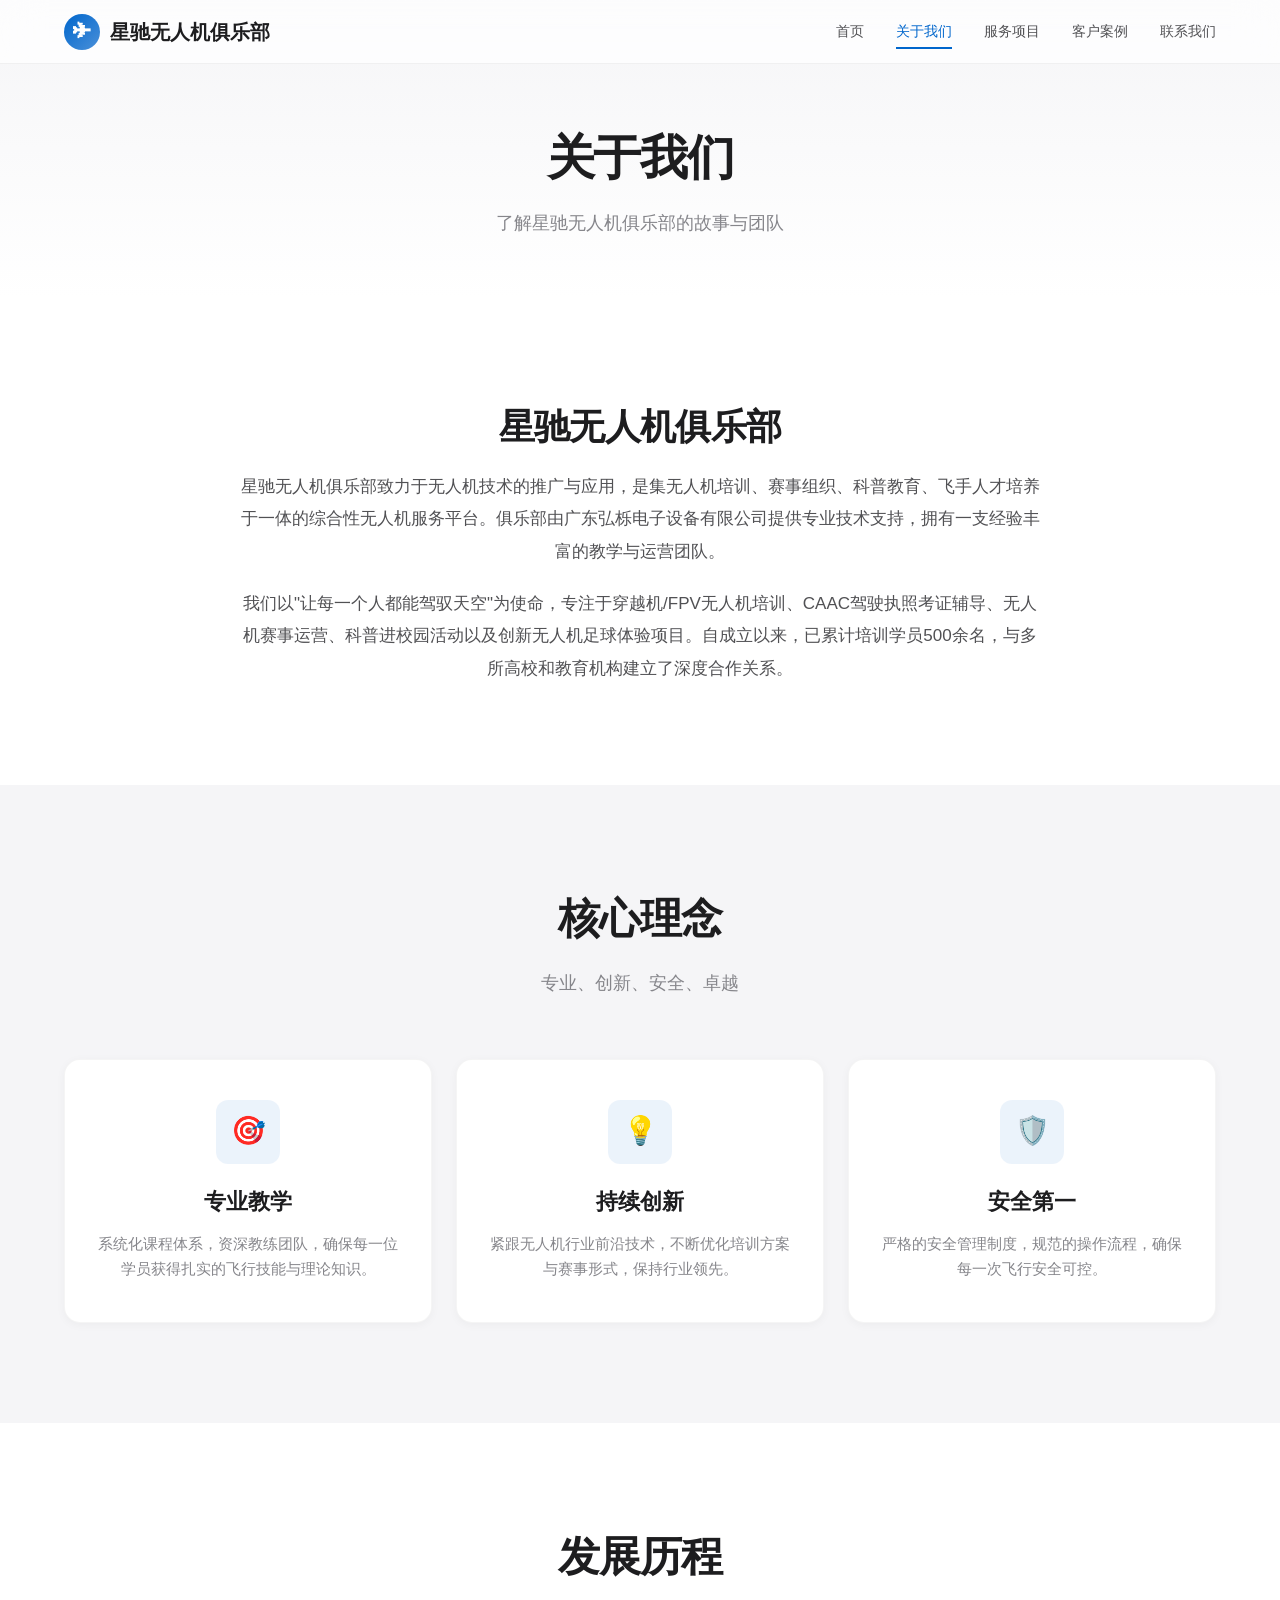
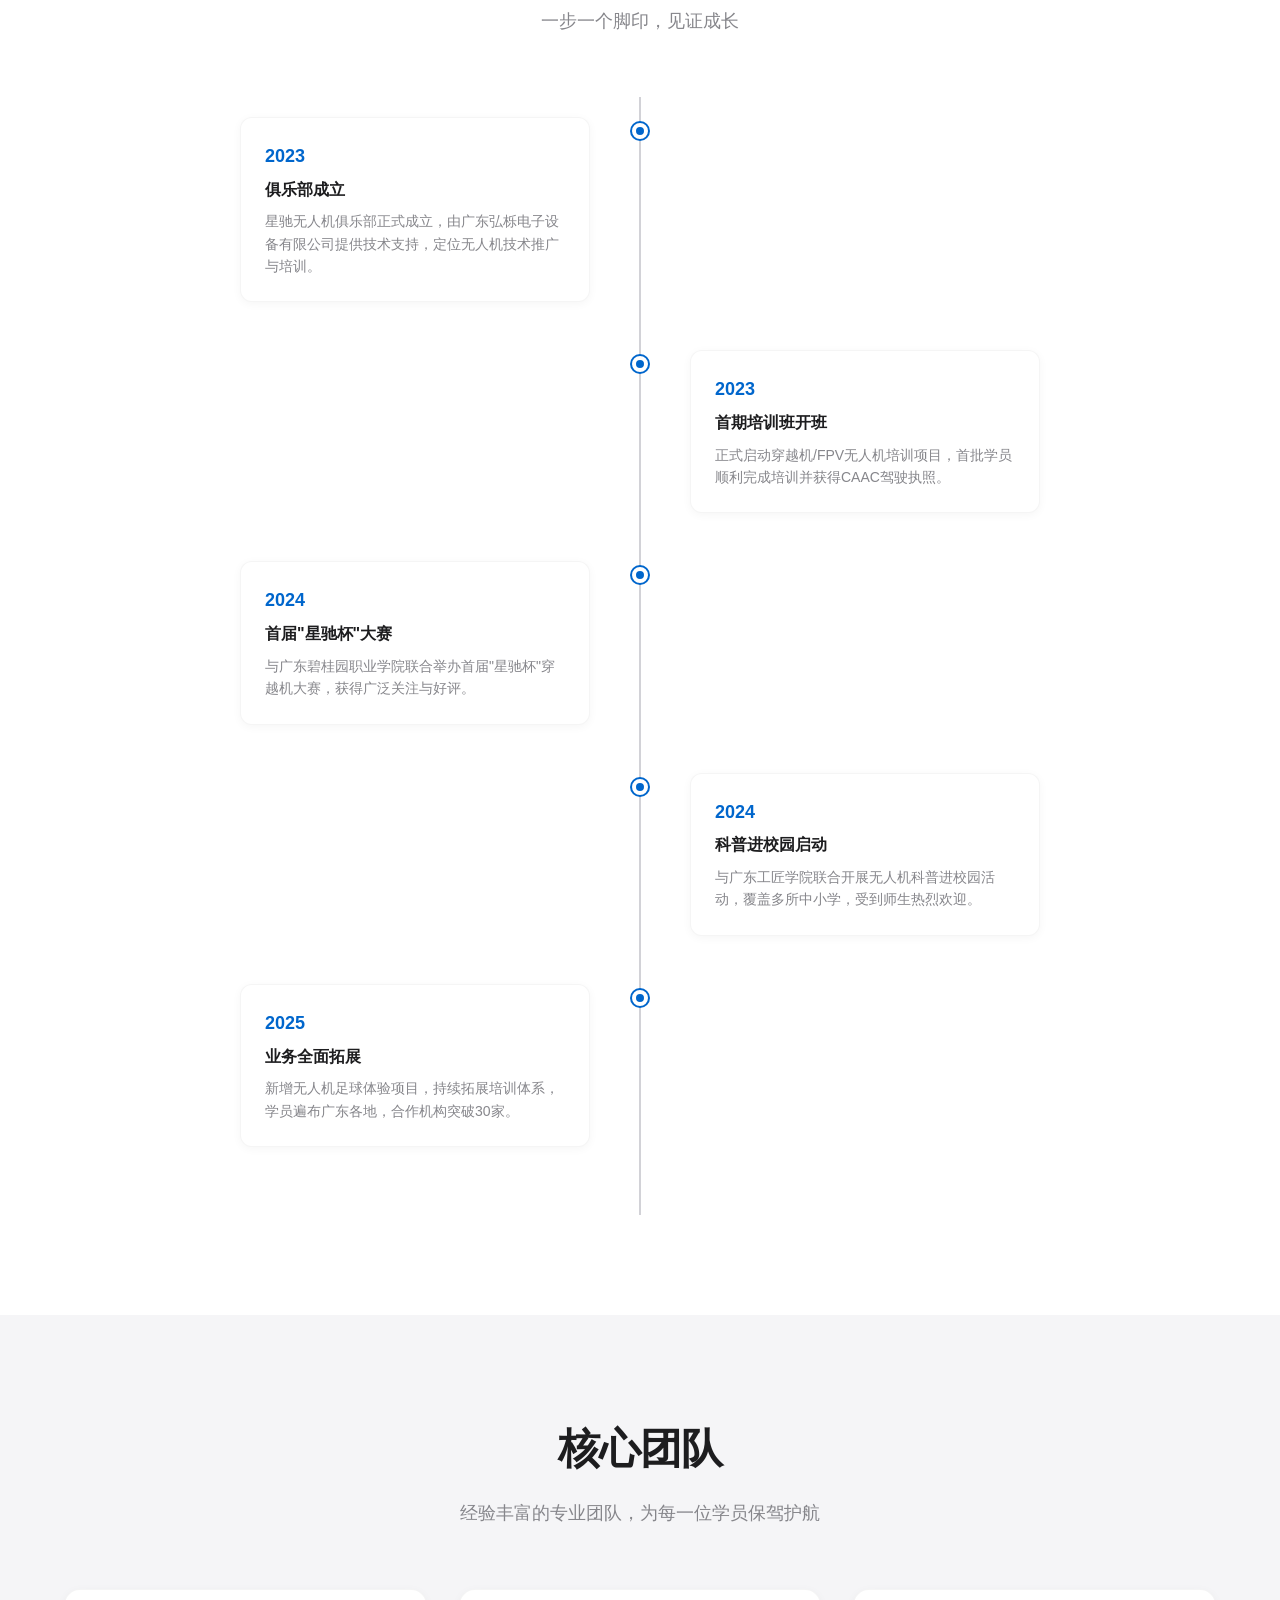
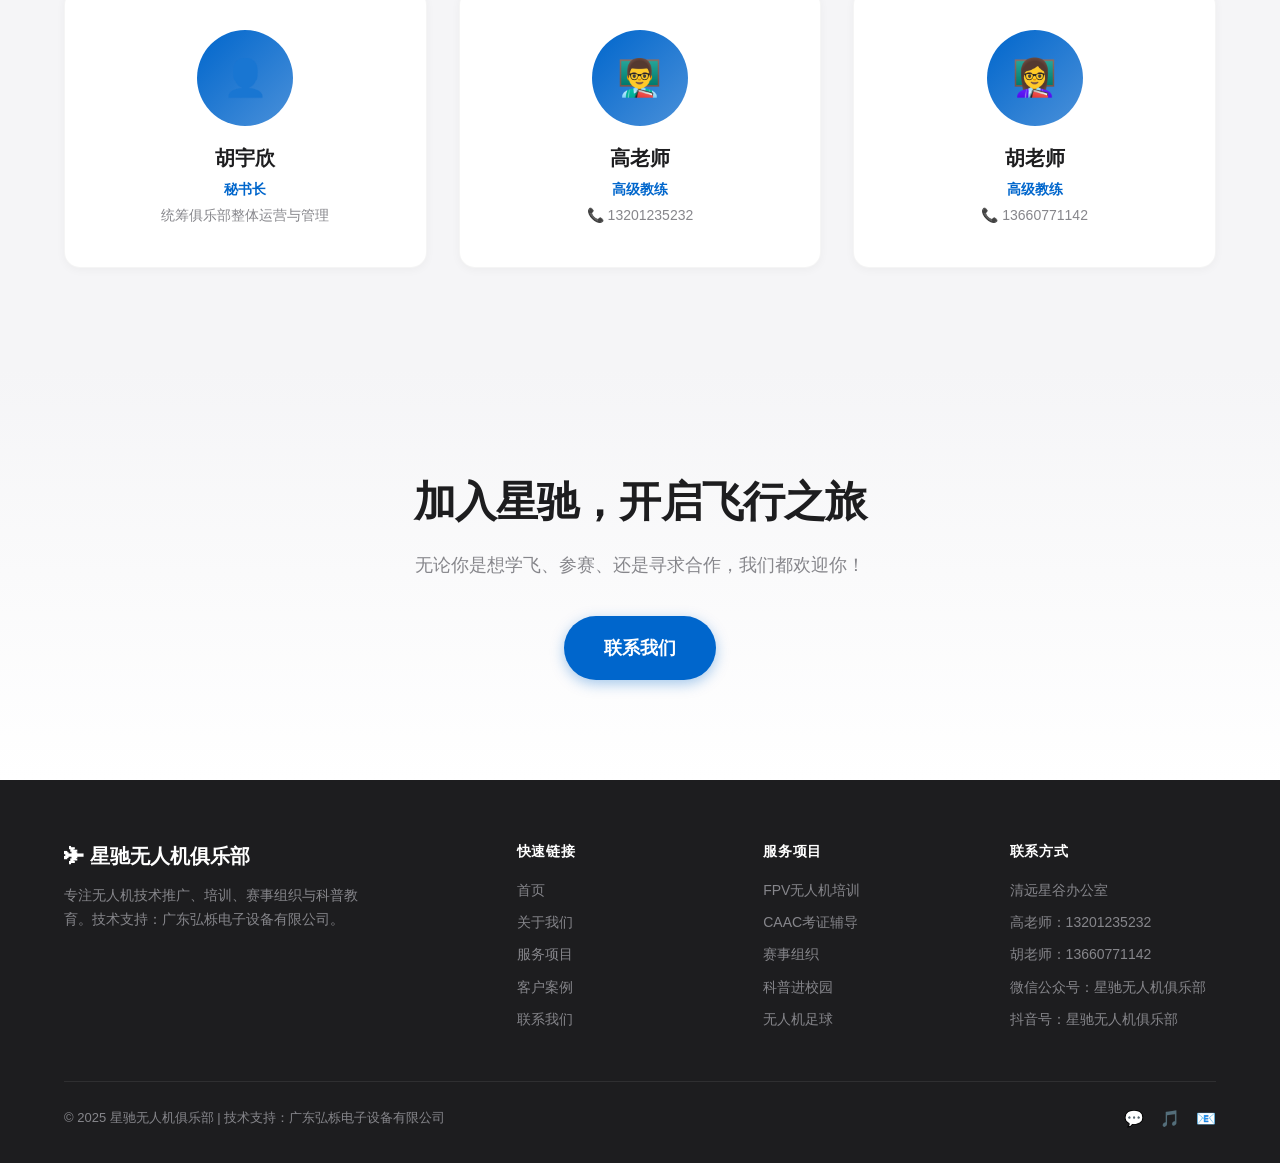
==== about.html @ 3ca0f883 "🎉 初始提交：星驰无人机俱乐部官网" ====
<!DOCTYPE html>
<html lang="zh-CN">
<head>
  <meta charset="UTF-8">
  <meta name="viewport" content="width=device-width, initial-scale=1.0">
  <title>关于我们 - 星驰无人机俱乐部</title>
  <meta name="description" content="了解星驰无人机俱乐部的发展历程、团队介绍与公司简介。">
  <link rel="stylesheet" href="css/style.css">
</head>
<body>

  <!-- ======== Navigation ======== -->
  <nav class="navbar">
    <div class="container">
      <a href="index.html" class="navbar-brand">
        <span class="logo-icon">✈</span>
        星驰无人机俱乐部
      </a>
      <div class="nav-links">
        <a href="index.html">首页</a>
        <a href="about.html" class="active">关于我们</a>
        <a href="services.html">服务项目</a>
        <a href="cases.html">客户案例</a>
        <a href="contact.html">联系我们</a>
      </div>
      <button class="nav-toggle" aria-label="菜单">
        <span></span>
        <span></span>
        <span></span>
      </button>
    </div>
  </nav>

  <!-- ======== Page Header ======== -->
  <section class="page-header">
    <h1>关于我们</h1>
    <p>了解星驰无人机俱乐部的故事与团队</p>
  </section>

  <!-- ======== About Intro ======== -->
  <section class="section">
    <div class="container">
      <div style="max-width: 800px; margin: 0 auto; text-align: center;">
        <h2 class="section-title fade-in" style="font-size: 36px;">星驰无人机俱乐部</h2>
        <p class="fade-in" style="font-size: 17px; color: #515154; line-height: 1.9; margin-bottom: 20px;">
          星驰无人机俱乐部致力于无人机技术的推广与应用，是集无人机培训、赛事组织、科普教育、飞手人才培养于一体的综合性无人机服务平台。俱乐部由广东弘栎电子设备有限公司提供专业技术支持，拥有一支经验丰富的教学与运营团队。
        </p>
        <p class="fade-in" style="font-size: 17px; color: #515154; line-height: 1.9;">
          我们以"让每一个人都能驾驭天空"为使命，专注于穿越机/FPV无人机培训、CAAC驾驶执照考证辅导、无人机赛事运营、科普进校园活动以及创新无人机足球体验项目。自成立以来，已累计培训学员500余名，与多所高校和教育机构建立了深度合作关系。
        </p>
      </div>
    </div>
  </section>

  <!-- ======== Mission / Values ======== -->
  <section class="section" style="background: var(--gray-100);">
    <div class="container">
      <h2 class="section-title fade-in">核心理念</h2>
      <p class="section-subtitle fade-in">专业、创新、安全、卓越</p>
      <div class="features-grid">
        <div class="feature-card fade-in">
          <div class="feature-icon">🎯</div>
          <h3>专业教学</h3>
          <p>系统化课程体系，资深教练团队，确保每一位学员获得扎实的飞行技能与理论知识。</p>
        </div>
        <div class="feature-card fade-in">
          <div class="feature-icon">💡</div>
          <h3>持续创新</h3>
          <p>紧跟无人机行业前沿技术，不断优化培训方案与赛事形式，保持行业领先。</p>
        </div>
        <div class="feature-card fade-in">
          <div class="feature-icon">🛡️</div>
          <h3>安全第一</h3>
          <p>严格的安全管理制度，规范的操作流程，确保每一次飞行安全可控。</p>
        </div>
      </div>
    </div>
  </section>

  <!-- ======== Development Timeline ======== -->
  <section class="section">
    <div class="container">
      <h2 class="section-title fade-in">发展历程</h2>
      <p class="section-subtitle fade-in">一步一个脚印，见证成长</p>
      <div class="timeline">
        <div class="timeline-item fade-in">
          <div class="timeline-dot"></div>
          <div class="timeline-content">
            <h4>2023</h4>
            <h5>俱乐部成立</h5>
            <p>星驰无人机俱乐部正式成立，由广东弘栎电子设备有限公司提供技术支持，定位无人机技术推广与培训。</p>
          </div>
        </div>
        <div class="timeline-item fade-in">
          <div class="timeline-dot"></div>
          <div class="timeline-content">
            <h4>2023</h4>
            <h5>首期培训班开班</h5>
            <p>正式启动穿越机/FPV无人机培训项目，首批学员顺利完成培训并获得CAAC驾驶执照。</p>
          </div>
        </div>
        <div class="timeline-item fade-in">
          <div class="timeline-dot"></div>
          <div class="timeline-content">
            <h4>2024</h4>
            <h5>首届"星驰杯"大赛</h5>
            <p>与广东碧桂园职业学院联合举办首届"星驰杯"穿越机大赛，获得广泛关注与好评。</p>
          </div>
        </div>
        <div class="timeline-item fade-in">
          <div class="timeline-dot"></div>
          <div class="timeline-content">
            <h4>2024</h4>
            <h5>科普进校园启动</h5>
            <p>与广东工匠学院联合开展无人机科普进校园活动，覆盖多所中小学，受到师生热烈欢迎。</p>
          </div>
        </div>
        <div class="timeline-item fade-in">
          <div class="timeline-dot"></div>
          <div class="timeline-content">
            <h4>2025</h4>
            <h5>业务全面拓展</h5>
            <p>新增无人机足球体验项目，持续拓展培训体系，学员遍布广东各地，合作机构突破30家。</p>
          </div>
        </div>
      </div>
    </div>
  </section>

  <!-- ======== Team Section ======== -->
  <section class="section" style="background: var(--gray-100);">
    <div class="container">
      <h2 class="section-title fade-in">核心团队</h2>
      <p class="section-subtitle fade-in">经验丰富的专业团队，为每一位学员保驾护航</p>
      <div class="team-grid">
        <div class="team-card fade-in">
          <div class="team-avatar">👤</div>
          <h4>胡宇欣</h4>
          <p class="role">秘书长</p>
          <p class="phone">统筹俱乐部整体运营与管理</p>
        </div>
        <div class="team-card fade-in">
          <div class="team-avatar">👨‍🏫</div>
          <h4>高老师</h4>
          <p class="role">高级教练</p>
          <p class="phone">📞 13201235232</p>
        </div>
        <div class="team-card fade-in">
          <div class="team-avatar">👩‍🏫</div>
          <h4>胡老师</h4>
          <p class="role">高级教练</p>
          <p class="phone">📞 13660771142</p>
        </div>
      </div>
    </div>
  </section>

  <!-- ======== CTA ======== -->
  <section class="cta-section">
    <div class="container">
      <h2 class="fade-in">加入星驰，开启飞行之旅</h2>
      <p class="fade-in">无论你是想学飞、参赛、还是寻求合作，我们都欢迎你！</p>
      <a href="contact.html" class="btn btn-primary btn-lg fade-in">联系我们</a>
    </div>
  </section>

  <!-- ======== Footer ======== -->
  <footer class="footer">
    <div class="container">
      <div class="footer-grid">
        <div class="footer-brand">
          <h3>✈ 星驰无人机俱乐部</h3>
          <p>专注无人机技术推广、培训、赛事组织与科普教育。技术支持：广东弘栎电子设备有限公司。</p>
        </div>
        <div class="footer-col">
          <h4>快速链接</h4>
          <a href="index.html">首页</a>
          <a href="about.html">关于我们</a>
          <a href="services.html">服务项目</a>
          <a href="cases.html">客户案例</a>
          <a href="contact.html">联系我们</a>
        </div>
        <div class="footer-col">
          <h4>服务项目</h4>
          <a href="services.html">FPV无人机培训</a>
          <a href="services.html">CAAC考证辅导</a>
          <a href="services.html">赛事组织</a>
          <a href="services.html">科普进校园</a>
          <a href="services.html">无人机足球</a>
        </div>
        <div class="footer-col">
          <h4>联系方式</h4>
          <a href="contact.html">清远星谷办公室</a>
          <a href="contact.html">高老师：13201235232</a>
          <a href="contact.html">胡老师：13660771142</a>
          <a href="contact.html">微信公众号：星驰无人机俱乐部</a>
          <a href="contact.html">抖音号：星驰无人机俱乐部</a>
        </div>
      </div>
      <div class="footer-bottom">
        <p>© 2025 星驰无人机俱乐部 | 技术支持：广东弘栎电子设备有限公司</p>
        <div class="footer-social">
          <a href="#" title="微信公众号">💬</a>
          <a href="#" title="抖音">🎵</a>
          <a href="#" title="邮箱">📧</a>
        </div>
      </div>
    </div>
  </footer>

  <script src="js/main.js"></script>
</body>
</html>
---- css/style.css ----
/* ========================================
   星驰无人机俱乐部 - 主样式表
   科技蓝 #0066CC | Apple 极简风
   ======================================== */

/* --- CSS Variables --- */
:root {
  --primary: #0066CC;
  --primary-light: #4A90D9;
  --primary-dark: #004C99;
  --primary-gradient: linear-gradient(135deg, #0066CC, #4A90D9);
  --black: #1D1D1F;
  --gray-900: #2D2D2F;
  --gray-700: #515154;
  --gray-500: #86868B;
  --gray-300: #D2D2D7;
  --gray-100: #F5F5F7;
  --white: #FFFFFF;
  --glass-bg: rgba(255, 255, 255, 0.72);
  --glass-border: rgba(255, 255, 255, 0.4);
  --shadow-sm: 0 2px 10px rgba(0, 0, 0, 0.04);
  --shadow-md: 0 8px 30px rgba(0, 0, 0, 0.08);
  --shadow-lg: 0 20px 60px rgba(0, 0, 0, 0.12);
  --radius-sm: 12px;
  --radius-md: 16px;
  --radius-lg: 24px;
  --radius-xl: 32px;
  --font-sans: -apple-system, BlinkMacSystemFont, 'SF Pro Display', 'SF Pro Text',
    'Helvetica Neue', 'PingFang SC', 'Microsoft YaHei', sans-serif;
  --max-width: 1200px;
  --nav-height: 64px;
  --transition: all 0.4s cubic-bezier(0.25, 0.46, 0.45, 0.94);
}

/* --- Reset & Base --- */
*,
*::before,
*::after {
  margin: 0;
  padding: 0;
  box-sizing: border-box;
}

html {
  scroll-behavior: smooth;
  -webkit-font-smoothing: antialiased;
  -moz-osx-font-smoothing: grayscale;
}

body {
  font-family: var(--font-sans);
  font-size: 16px;
  line-height: 1.6;
  color: var(--black);
  background: var(--white);
  overflow-x: hidden;
}

a {
  text-decoration: none;
  color: inherit;
  transition: var(--transition);
}

img {
  max-width: 100%;
  height: auto;
  display: block;
}

ul {
  list-style: none;
}

.container {
  max-width: var(--max-width);
  margin: 0 auto;
  padding: 0 24px;
}

.section {
  padding: 100px 0;
}

.section-title {
  font-size: 42px;
  font-weight: 700;
  text-align: center;
  margin-bottom: 16px;
  color: var(--black);
  letter-spacing: -0.02em;
}

.section-subtitle {
  font-size: 18px;
  text-align: center;
  color: var(--gray-500);
  max-width: 600px;
  margin: 0 auto 60px;
  line-height: 1.7;
}

/* --- Buttons --- */
.btn {
  display: inline-flex;
  align-items: center;
  justify-content: center;
  gap: 8px;
  padding: 14px 32px;
  border-radius: 50px;
  font-size: 16px;
  font-weight: 600;
  border: none;
  cursor: pointer;
  transition: var(--transition);
  font-family: var(--font-sans);
  letter-spacing: 0.01em;
}

.btn-primary {
  background: var(--primary);
  color: var(--white);
  box-shadow: 0 4px 14px rgba(0, 102, 204, 0.35);
}

.btn-primary:hover {
  background: var(--primary-dark);
  box-shadow: 0 6px 20px rgba(0, 102, 204, 0.45);
  transform: translateY(-2px);
}

.btn-outline {
  background: transparent;
  color: var(--primary);
  border: 2px solid var(--primary);
}

.btn-outline:hover {
  background: var(--primary);
  color: var(--white);
  transform: translateY(-2px);
}

.btn-white {
  background: var(--white);
  color: var(--primary);
}

.btn-white:hover {
  background: var(--gray-100);
  transform: translateY(-2px);
}

.btn-lg {
  padding: 18px 40px;
  font-size: 18px;
}

/* --- Navigation --- */
.navbar {
  position: fixed;
  top: 0;
  left: 0;
  right: 0;
  z-index: 1000;
  height: var(--nav-height);
  backdrop-filter: saturate(180%) blur(20px);
  -webkit-backdrop-filter: saturate(180%) blur(20px);
  background: var(--glass-bg);
  border-bottom: 1px solid rgba(0, 0, 0, 0.05);
  transition: var(--transition);
}

.navbar .container {
  display: flex;
  align-items: center;
  justify-content: space-between;
  height: 100%;
}

.navbar-brand {
  display: flex;
  align-items: center;
  gap: 10px;
  font-size: 20px;
  font-weight: 700;
  color: var(--black);
}

.navbar-brand .logo-icon {
  width: 36px;
  height: 36px;
  background: var(--primary-gradient);
  border-radius: 50%;
  display: flex;
  align-items: center;
  justify-content: center;
  color: var(--white);
  font-size: 18px;
}

.nav-links {
  display: flex;
  align-items: center;
  gap: 32px;
}

.nav-links a {
  font-size: 14px;
  font-weight: 500;
  color: var(--gray-700);
  position: relative;
  padding: 4px 0;
}

.nav-links a::after {
  content: '';
  position: absolute;
  bottom: -2px;
  left: 0;
  width: 0;
  height: 2px;
  background: var(--primary);
  transition: var(--transition);
}

.nav-links a:hover,
.nav-links a.active {
  color: var(--primary);
}

.nav-links a:hover::after,
.nav-links a.active::after {
  width: 100%;
}

/* Mobile menu toggle */
.nav-toggle {
  display: none;
  flex-direction: column;
  gap: 5px;
  background: none;
  border: none;
  cursor: pointer;
  padding: 4px;
}

.nav-toggle span {
  display: block;
  width: 24px;
  height: 2px;
  background: var(--black);
  border-radius: 2px;
  transition: var(--transition);
}

.nav-toggle.active span:nth-child(1) {
  transform: rotate(45deg) translate(5px, 5px);
}

.nav-toggle.active span:nth-child(2) {
  opacity: 0;
}

.nav-toggle.active span:nth-child(3) {
  transform: rotate(-45deg) translate(5px, -5px);
}

/* --- Hero Section --- */
.hero {
  min-height: 100vh;
  display: flex;
  align-items: center;
  justify-content: center;
  text-align: center;
  padding: 120px 24px 80px;
  background: linear-gradient(180deg, var(--gray-100) 0%, var(--white) 100%);
  position: relative;
  overflow: hidden;
}

.hero::before {
  content: '';
  position: absolute;
  top: -50%;
  left: -50%;
  width: 200%;
  height: 200%;
  background: radial-gradient(
    ellipse at 50% 40%,
    rgba(0, 102, 204, 0.06) 0%,
    transparent 60%
  );
  pointer-events: none;
}

.hero-content {
  max-width: 800px;
  position: relative;
  z-index: 1;
}

.hero-badge {
  display: inline-flex;
  align-items: center;
  gap: 8px;
  padding: 8px 20px;
  background: rgba(0, 102, 204, 0.08);
  border-radius: 50px;
  font-size: 14px;
  font-weight: 500;
  color: var(--primary);
  margin-bottom: 24px;
}

.hero h1 {
  font-size: 56px;
  font-weight: 800;
  line-height: 1.1;
  margin-bottom: 20px;
  letter-spacing: -0.03em;
  background: var(--primary-gradient);
  -webkit-background-clip: text;
  -webkit-text-fill-color: transparent;
  background-clip: text;
}

.hero p {
  font-size: 22px;
  color: var(--gray-500);
  max-width: 600px;
  margin: 0 auto 40px;
  line-height: 1.7;
}

.hero-buttons {
  display: flex;
  gap: 16px;
  justify-content: center;
  flex-wrap: wrap;
}

/* Hero drone animation */
.hero-drone {
  width: 80px;
  height: 80px;
  margin: 0 auto 32px;
  position: relative;
  animation: float 3s ease-in-out infinite;
}

@keyframes float {
  0%, 100% { transform: translateY(0); }
  50% { transform: translateY(-12px); }
}

/* --- Stats Section --- */
.stats {
  background: var(--primary);
  padding: 60px 0;
}

.stats-grid {
  display: grid;
  grid-template-columns: repeat(4, 1fr);
  gap: 32px;
  text-align: center;
}

.stat-item h3 {
  font-size: 44px;
  font-weight: 800;
  color: var(--white);
  margin-bottom: 8px;
  letter-spacing: -0.02em;
}

.stat-item p {
  font-size: 15px;
  color: rgba(255, 255, 255, 0.8);
  font-weight: 400;
}

/* --- Features / Cards Grid --- */
.features-grid {
  display: grid;
  grid-template-columns: repeat(3, 1fr);
  gap: 24px;
}

.feature-card {
  background: var(--white);
  border-radius: var(--radius-md);
  padding: 40px 32px;
  box-shadow: var(--shadow-sm);
  border: 1px solid rgba(0, 0, 0, 0.04);
  transition: var(--transition);
  text-align: center;
}

.feature-card:hover {
  box-shadow: var(--shadow-md);
  transform: translateY(-6px);
}

.feature-icon {
  width: 64px;
  height: 64px;
  background: rgba(0, 102, 204, 0.08);
  border-radius: var(--radius-sm);
  display: flex;
  align-items: center;
  justify-content: center;
  font-size: 28px;
  margin: 0 auto 20px;
  transition: var(--transition);
}

.feature-card:hover .feature-icon {
  background: var(--primary);
  color: var(--white);
}

.feature-card h3 {
  font-size: 22px;
  font-weight: 700;
  margin-bottom: 12px;
  color: var(--black);
}

.feature-card p {
  font-size: 15px;
  color: var(--gray-500);
  line-height: 1.7;
}

/* --- Cases Section --- */
.cases-section {
  background: var(--gray-100);
}

.cases-grid {
  display: grid;
  grid-template-columns: repeat(2, 1fr);
  gap: 32px;
}

.case-card {
  background: var(--white);
  border-radius: var(--radius-lg);
  overflow: hidden;
  box-shadow: var(--shadow-sm);
  transition: var(--transition);
}

.case-card:hover {
  box-shadow: var(--shadow-md);
  transform: translateY(-4px);
}

.case-image {
  height: 220px;
  background: var(--primary-gradient);
  display: flex;
  align-items: center;
  justify-content: center;
  font-size: 56px;
  color: rgba(255, 255, 255, 0.3);
  position: relative;
  overflow: hidden;
}

.case-image::after {
  content: '';
  position: absolute;
  inset: 0;
  background: linear-gradient(180deg, transparent 50%, rgba(0, 0, 0, 0.2) 100%);
}

.case-body {
  padding: 32px;
}

.case-tag {
  display: inline-block;
  padding: 4px 14px;
  background: rgba(0, 102, 204, 0.08);
  color: var(--primary);
  font-size: 13px;
  font-weight: 600;
  border-radius: 50px;
  margin-bottom: 12px;
}

.case-body h3 {
  font-size: 22px;
  font-weight: 700;
  margin-bottom: 12px;
}

.case-body p {
  font-size: 15px;
  color: var(--gray-500);
  line-height: 1.7;
  margin-bottom: 16px;
}

.case-link {
  color: var(--primary);
  font-weight: 600;
  font-size: 15px;
  display: inline-flex;
  align-items: center;
  gap: 6px;
}

.case-link:hover {
  gap: 10px;
}

/* --- CTA Section --- */
.cta-section {
  text-align: center;
  padding: 100px 24px;
  background: linear-gradient(180deg, var(--gray-100) 0%, var(--white) 100%);
}

.cta-section h2 {
  font-size: 42px;
  font-weight: 700;
  margin-bottom: 16px;
  letter-spacing: -0.02em;
}

.cta-section p {
  font-size: 18px;
  color: var(--gray-500);
  max-width: 500px;
  margin: 0 auto 36px;
}

/* --- Timeline (About page) --- */
.timeline {
  position: relative;
  max-width: 800px;
  margin: 0 auto;
  padding: 20px 0;
}

.timeline::before {
  content: '';
  position: absolute;
  left: 50%;
  transform: translateX(-50%);
  top: 0;
  bottom: 0;
  width: 2px;
  background: var(--gray-300);
}

.timeline-item {
  display: flex;
  align-items: flex-start;
  gap: 40px;
  margin-bottom: 48px;
  position: relative;
}

.timeline-item:nth-child(odd) {
  flex-direction: row;
}

.timeline-item:nth-child(even) {
  flex-direction: row-reverse;
}

.timeline-dot {
  position: absolute;
  left: 50%;
  transform: translateX(-50%);
  width: 16px;
  height: 16px;
  background: var(--primary);
  border-radius: 50%;
  border: 4px solid var(--white);
  box-shadow: 0 0 0 2px var(--primary);
  z-index: 2;
  top: 6px;
}

.timeline-content {
  width: calc(50% - 50px);
  background: var(--white);
  padding: 24px;
  border-radius: var(--radius-sm);
  box-shadow: var(--shadow-sm);
  border: 1px solid rgba(0, 0, 0, 0.04);
}

.timeline-content h4 {
  font-size: 18px;
  font-weight: 700;
  color: var(--primary);
  margin-bottom: 6px;
}

.timeline-content h5 {
  font-size: 16px;
  font-weight: 600;
  margin-bottom: 8px;
}

.timeline-content p {
  font-size: 14px;
  color: var(--gray-500);
}

/* --- Team Section --- */
.team-grid {
  display: grid;
  grid-template-columns: repeat(3, 1fr);
  gap: 32px;
}

.team-card {
  text-align: center;
  padding: 40px 24px;
  background: var(--white);
  border-radius: var(--radius-md);
  box-shadow: var(--shadow-sm);
  border: 1px solid rgba(0, 0, 0, 0.04);
  transition: var(--transition);
}

.team-card:hover {
  box-shadow: var(--shadow-md);
  transform: translateY(-4px);
}

.team-avatar {
  width: 96px;
  height: 96px;
  border-radius: 50%;
  background: var(--primary-gradient);
  display: flex;
  align-items: center;
  justify-content: center;
  font-size: 36px;
  color: var(--white);
  margin: 0 auto 16px;
}

.team-card h4 {
  font-size: 20px;
  font-weight: 700;
  margin-bottom: 4px;
}

.team-card .role {
  font-size: 14px;
  color: var(--primary);
  font-weight: 600;
  margin-bottom: 4px;
}

.team-card .phone {
  font-size: 14px;
  color: var(--gray-500);
}

/* --- Services Page --- */
.services-showcase {
  display: grid;
  grid-template-columns: repeat(2, 1fr);
  gap: 32px;
}

.service-card {
  background: var(--white);
  border-radius: var(--radius-lg);
  padding: 48px 36px;
  box-shadow: var(--shadow-sm);
  border: 1px solid rgba(0, 0, 0, 0.04);
  transition: var(--transition);
  position: relative;
  overflow: hidden;
}

.service-card::before {
  content: '';
  position: absolute;
  top: 0;
  left: 0;
  right: 0;
  height: 4px;
  background: var(--primary-gradient);
  opacity: 0;
  transition: var(--transition);
}

.service-card:hover::before {
  opacity: 1;
}

.service-card:hover {
  box-shadow: var(--shadow-md);
  transform: translateY(-4px);
}

.service-icon {
  width: 56px;
  height: 56px;
  background: rgba(0, 102, 204, 0.08);
  border-radius: var(--radius-sm);
  display: flex;
  align-items: center;
  justify-content: center;
  font-size: 24px;
  margin-bottom: 20px;
}

.service-card h3 {
  font-size: 24px;
  font-weight: 700;
  margin-bottom: 12px;
}

.service-card p {
  font-size: 15px;
  color: var(--gray-500);
  line-height: 1.7;
  margin-bottom: 16px;
}

.service-features {
  display: flex;
  flex-wrap: wrap;
  gap: 8px;
}

.service-features span {
  padding: 6px 14px;
  background: var(--gray-100);
  border-radius: 50px;
  font-size: 13px;
  color: var(--gray-700);
}

/* --- Contact Page --- */
.contact-grid {
  display: grid;
  grid-template-columns: 1fr 1.2fr;
  gap: 60px;
  align-items: start;
}

.contact-info h3 {
  font-size: 24px;
  font-weight: 700;
  margin-bottom: 24px;
}

.contact-item {
  display: flex;
  gap: 16px;
  margin-bottom: 24px;
}

.contact-item-icon {
  flex-shrink: 0;
  width: 44px;
  height: 44px;
  background: rgba(0, 102, 204, 0.08);
  border-radius: 50%;
  display: flex;
  align-items: center;
  justify-content: center;
  font-size: 18px;
}

.contact-item-text h4 {
  font-size: 15px;
  font-weight: 600;
  margin-bottom: 4px;
}

.contact-item-text p {
  font-size: 14px;
  color: var(--gray-500);
  line-height: 1.6;
}

/* Social links */
.social-links {
  display: flex;
  gap: 12px;
  margin-top: 32px;
}

.social-link {
  width: 48px;
  height: 48px;
  background: var(--gray-100);
  border-radius: 50%;
  display: flex;
  align-items: center;
  justify-content: center;
  font-size: 20px;
  color: var(--gray-700);
  transition: var(--transition);
}

.social-link:hover {
  background: var(--primary);
  color: var(--white);
  transform: translateY(-2px);
}

/* Contact Form */
.contact-form {
  background: var(--white);
  padding: 40px;
  border-radius: var(--radius-lg);
  box-shadow: var(--shadow-md);
  border: 1px solid rgba(0, 0, 0, 0.06);
}

.contact-form h3 {
  font-size: 22px;
  font-weight: 700;
  margin-bottom: 24px;
}

.form-group {
  margin-bottom: 20px;
}

.form-group label {
  display: block;
  font-size: 14px;
  font-weight: 600;
  color: var(--gray-700);
  margin-bottom: 6px;
}

.form-group input,
.form-group textarea {
  width: 100%;
  padding: 14px 18px;
  border: 2px solid var(--gray-300);
  border-radius: var(--radius-sm);
  font-size: 15px;
  font-family: var(--font-sans);
  transition: var(--transition);
  background: var(--gray-100);
  outline: none;
}

.form-group input:focus,
.form-group textarea:focus {
  border-color: var(--primary);
  background: var(--white);
  box-shadow: 0 0 0 4px rgba(0, 102, 204, 0.1);
}

.form-group textarea {
  resize: vertical;
  min-height: 140px;
}

.form-submit {
  width: 100%;
  padding: 16px;
  font-size: 16px;
}

/* --- Footer --- */
.footer {
  background: var(--black);
  color: var(--gray-500);
  padding: 60px 0 32px;
}

.footer-grid {
  display: grid;
  grid-template-columns: 2fr 1fr 1fr 1fr;
  gap: 40px;
  margin-bottom: 40px;
}

.footer-brand h3 {
  font-size: 20px;
  font-weight: 700;
  color: var(--white);
  margin-bottom: 12px;
}

.footer-brand p {
  font-size: 14px;
  line-height: 1.7;
  max-width: 300px;
}

.footer-col h4 {
  font-size: 14px;
  font-weight: 700;
  color: var(--white);
  margin-bottom: 16px;
  text-transform: uppercase;
  letter-spacing: 0.05em;
}

.footer-col a {
  display: block;
  font-size: 14px;
  color: var(--gray-500);
  margin-bottom: 10px;
}

.footer-col a:hover {
  color: var(--white);
}

.footer-bottom {
  border-top: 1px solid rgba(255, 255, 255, 0.08);
  padding-top: 24px;
  display: flex;
  justify-content: space-between;
  align-items: center;
  flex-wrap: wrap;
  gap: 16px;
}

.footer-bottom p {
  font-size: 13px;
}

.footer-social {
  display: flex;
  gap: 16px;
}

.footer-social a {
  color: var(--gray-500);
  font-size: 16px;
}

.footer-social a:hover {
  color: var(--white);
}

/* --- Page Header (subpages) --- */
.page-header {
  padding: 120px 24px 60px;
  text-align: center;
  background: linear-gradient(180deg, var(--gray-100) 0%, var(--white) 100%);
}

.page-header h1 {
  font-size: 48px;
  font-weight: 800;
  margin-bottom: 12px;
  letter-spacing: -0.03em;
}

.page-header p {
  font-size: 18px;
  color: var(--gray-500);
  max-width: 500px;
  margin: 0 auto;
}

/* --- Animations --- */
.fade-in {
  opacity: 0;
  transform: translateY(30px);
  transition: opacity 0.8s ease, transform 0.8s ease;
}

.fade-in.visible {
  opacity: 1;
  transform: translateY(0);
}

/* ========================================
   Responsive Design
   ======================================== */

@media (max-width: 1024px) {
  .features-grid {
    grid-template-columns: repeat(2, 1fr);
  }
  .services-showcase {
    grid-template-columns: 1fr;
  }
  .footer-grid {
    grid-template-columns: 1fr 1fr;
  }
}

@media (max-width: 768px) {
  .section {
    padding: 64px 0;
  }
  .section-title {
    font-size: 32px;
  }
  .section-subtitle {
    font-size: 16px;
    margin-bottom: 40px;
  }

  .hero h1 {
    font-size: 36px;
  }
  .hero p {
    font-size: 18px;
  }
  .hero-buttons {
    flex-direction: column;
    align-items: center;
  }

  .stats-grid {
    grid-template-columns: repeat(2, 1fr);
    gap: 24px;
  }
  .stat-item h3 {
    font-size: 32px;
  }

  .features-grid {
    grid-template-columns: 1fr;
  }

  .cases-grid {
    grid-template-columns: 1fr;
  }

  .cta-section h2 {
    font-size: 32px;
  }

  /* Navigation */
  .nav-links {
    position: fixed;
    top: var(--nav-height);
    left: 0;
    right: 0;
    background: var(--glass-bg);
    backdrop-filter: saturate(180%) blur(20px);
    -webkit-backdrop-filter: saturate(180%) blur(20px);
    flex-direction: column;
    padding: 24px;
    gap: 20px;
    border-bottom: 1px solid rgba(0, 0, 0, 0.05);
    transform: translateY(-120%);
    opacity: 0;
    transition: var(--transition);
    pointer-events: none;
  }

  .nav-links.open {
    transform: translateY(0);
    opacity: 1;
    pointer-events: all;
  }

  .nav-links a {
    font-size: 18px;
    padding: 8px 0;
  }

  .nav-toggle {
    display: flex;
  }

  /* Timeline */
  .timeline::before {
    left: 24px;
  }
  .timeline-item,
  .timeline-item:nth-child(even) {
    flex-direction: row;
    padding-left: 56px;
  }
  .timeline-dot {
    left: 24px;
  }
  .timeline-content {
    width: 100%;
  }

  .team-grid {
    grid-template-columns: 1fr;
  }

  .page-header h1 {
    font-size: 34px;
  }

  .contact-grid {
    grid-template-columns: 1fr;
    gap: 40px;
  }

  .contact-form {
    padding: 28px;
  }

  .footer-grid {
    grid-template-columns: 1fr;
    gap: 24px;
  }
  .footer-bottom {
    flex-direction: column;
    text-align: center;
  }
}

/* --- Contact Page Additional Styles --- */
.contact-section {
  background: var(--gray-100);
}

.contact-info h2 {
  font-size: 32px;
  font-weight: 700;
  margin-bottom: 8px;
  letter-spacing: -0.02em;
}

.contact-subtitle {
  font-size: 16px;
  color: var(--gray-500);
  margin-bottom: 40px;
}

.contact-items {
  display: flex;
  flex-direction: column;
  gap: 0;
}

.contact-item {
  display: flex;
  gap: 18px;
  padding: 20px 0;
  border-bottom: 1px solid var(--gray-300);
}

.contact-item:last-child {
  border-bottom: none;
}

.contact-icon {
  flex-shrink: 0;
  width: 48px;
  height: 48px;
  background: rgba(0, 102, 204, 0.08);
  border-radius: 50%;
  display: flex;
  align-items: center;
  justify-content: center;
  font-size: 20px;
}

.contact-item h4 {
  font-size: 16px;
  font-weight: 600;
  margin-bottom: 4px;
  color: var(--black);
}

.contact-item p {
  font-size: 15px;
  color: var(--gray-500);
  line-height: 1.7;
}

.contact-item a {
  color: var(--primary);
  font-weight: 500;
}

.contact-item a:hover {
  color: var(--primary-dark);
}

.contact-note {
  font-size: 13px;
  color: var(--gray-500);
}

/* Contact Form Wrapper */
.contact-form-wrapper {
  background: var(--white);
  border-radius: var(--radius-lg);
  padding: 48px;
  box-shadow: var(--shadow-md);
  border: 1px solid rgba(0, 0, 0, 0.06);
}

.contact-form-wrapper h2 {
  font-size: 28px;
  font-weight: 700;
  margin-bottom: 8px;
}

.contact-form-wrapper .contact-subtitle {
  margin-bottom: 32px;
}

.contact-form {
  width: 100%;
}

.btn-block {
  width: 100%;
}

/* --- Cases Detail Page --- */
.cases-detail-grid {
  display: grid;
  grid-template-columns: 1fr 1fr;
  gap: 40px;
}

.case-detail-card {
  background: var(--white);
  border-radius: var(--radius-lg);
  overflow: hidden;
  box-shadow: var(--shadow-sm);
  border: 1px solid rgba(0, 0, 0, 0.04);
}

.case-detail-image {
  height: 240px;
  background: var(--primary-gradient);
  display: flex;
  align-items: center;
  justify-content: center;
  font-size: 64px;
}

.case-detail-body {
  padding: 32px;
}

.case-detail-body h3 {
  font-size: 22px;
  font-weight: 700;
  margin-bottom: 16px;
}

.case-detail-body ul {
  list-style: disc;
  padding-left: 20px;
  margin-bottom: 12px;
}

.case-detail-body ul li {
  font-size: 15px;
  color: var(--gray-700);
  line-height: 1.7;
  margin-bottom: 6px;
}

.case-meta {
  display: flex;
  flex-wrap: wrap;
  gap: 8px;
  margin-bottom: 16px;
}

.case-meta span {
  padding: 4px 14px;
  background: rgba(0, 102, 204, 0.08);
  color: var(--primary);
  font-size: 13px;
  font-weight: 600;
  border-radius: 50px;
}

@media (max-width: 768px) {
  .contact-form-wrapper {
    padding: 28px;
  }
  .contact-form-wrapper h2 {
    font-size: 24px;
  }
  .cases-detail-grid {
    grid-template-columns: 1fr;
  }
}

@media (max-width: 480px) {
  .container {
    padding: 0 16px;
  }
  .hero h1 {
    font-size: 30px;
  }
  .stats-grid {
    grid-template-columns: 1fr 1fr;
    gap: 16px;
  }
  .stat-item h3 {
    font-size: 28px;
  }
}
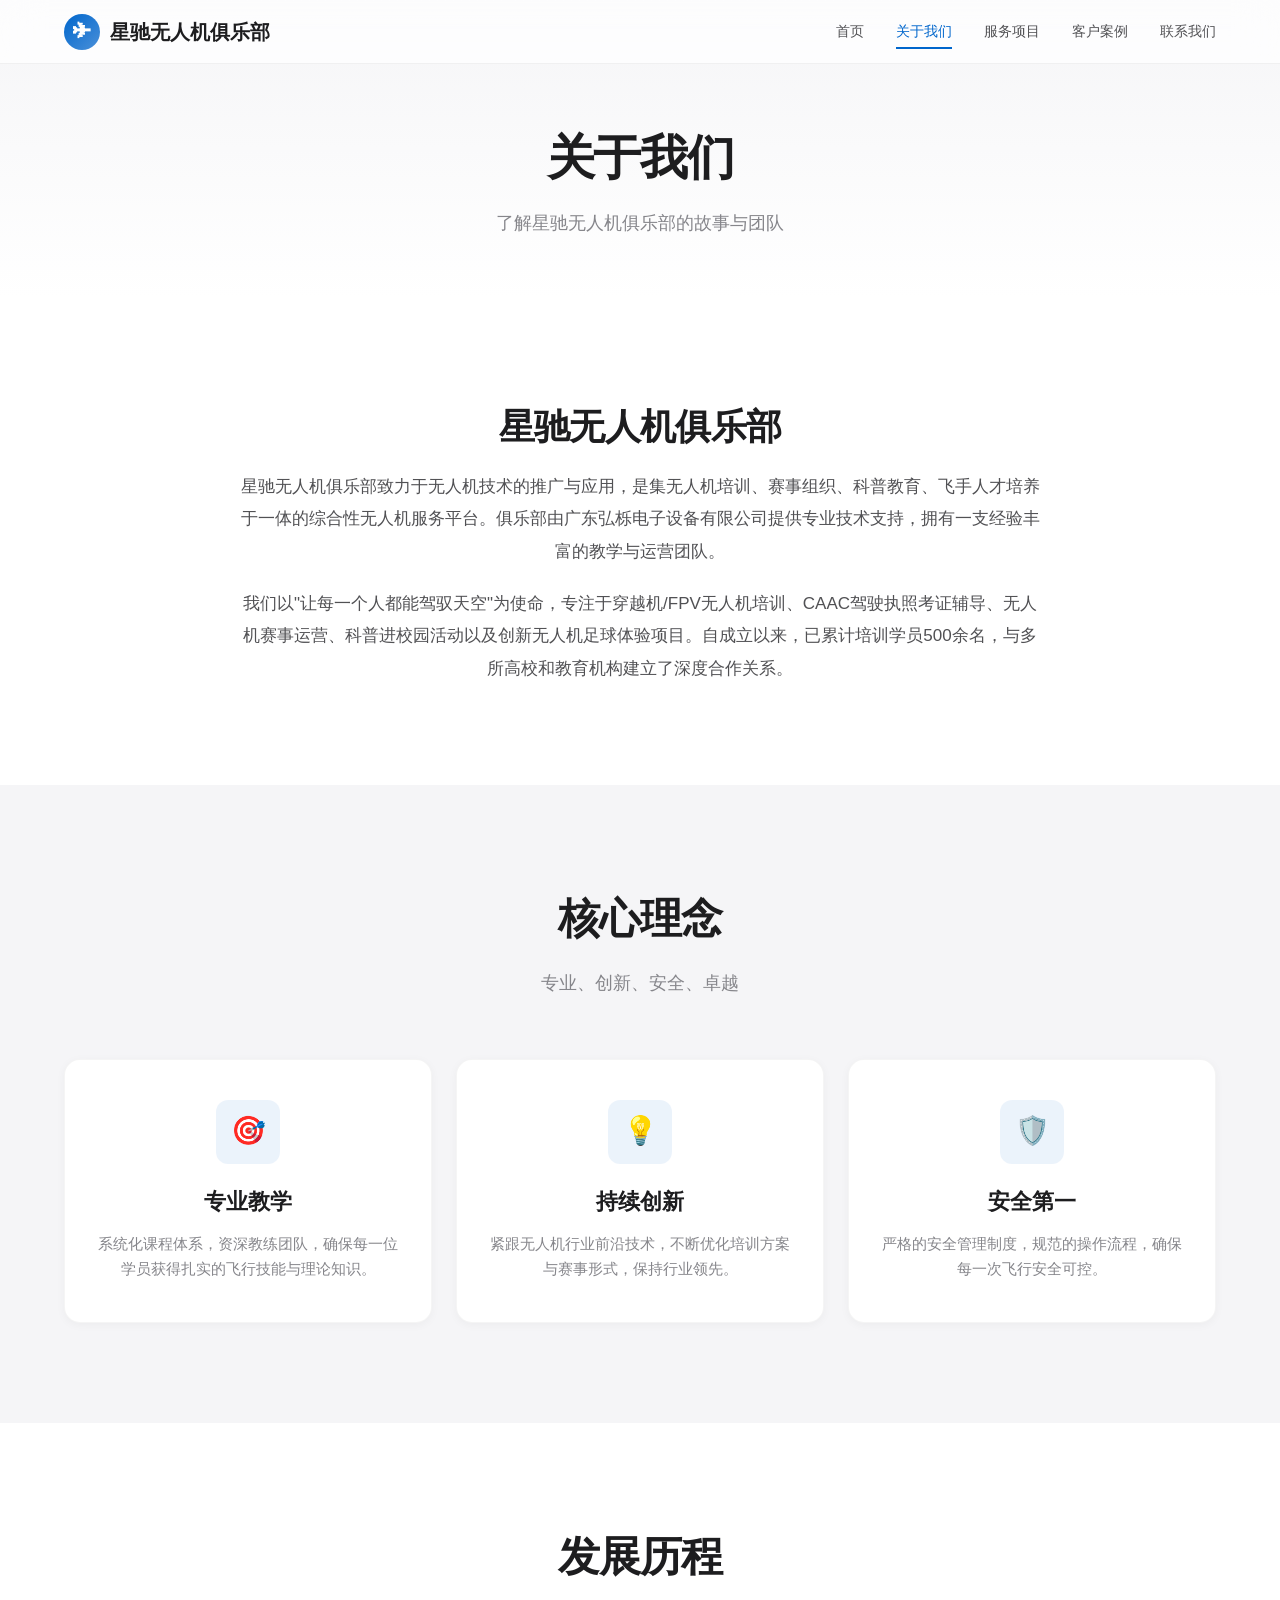
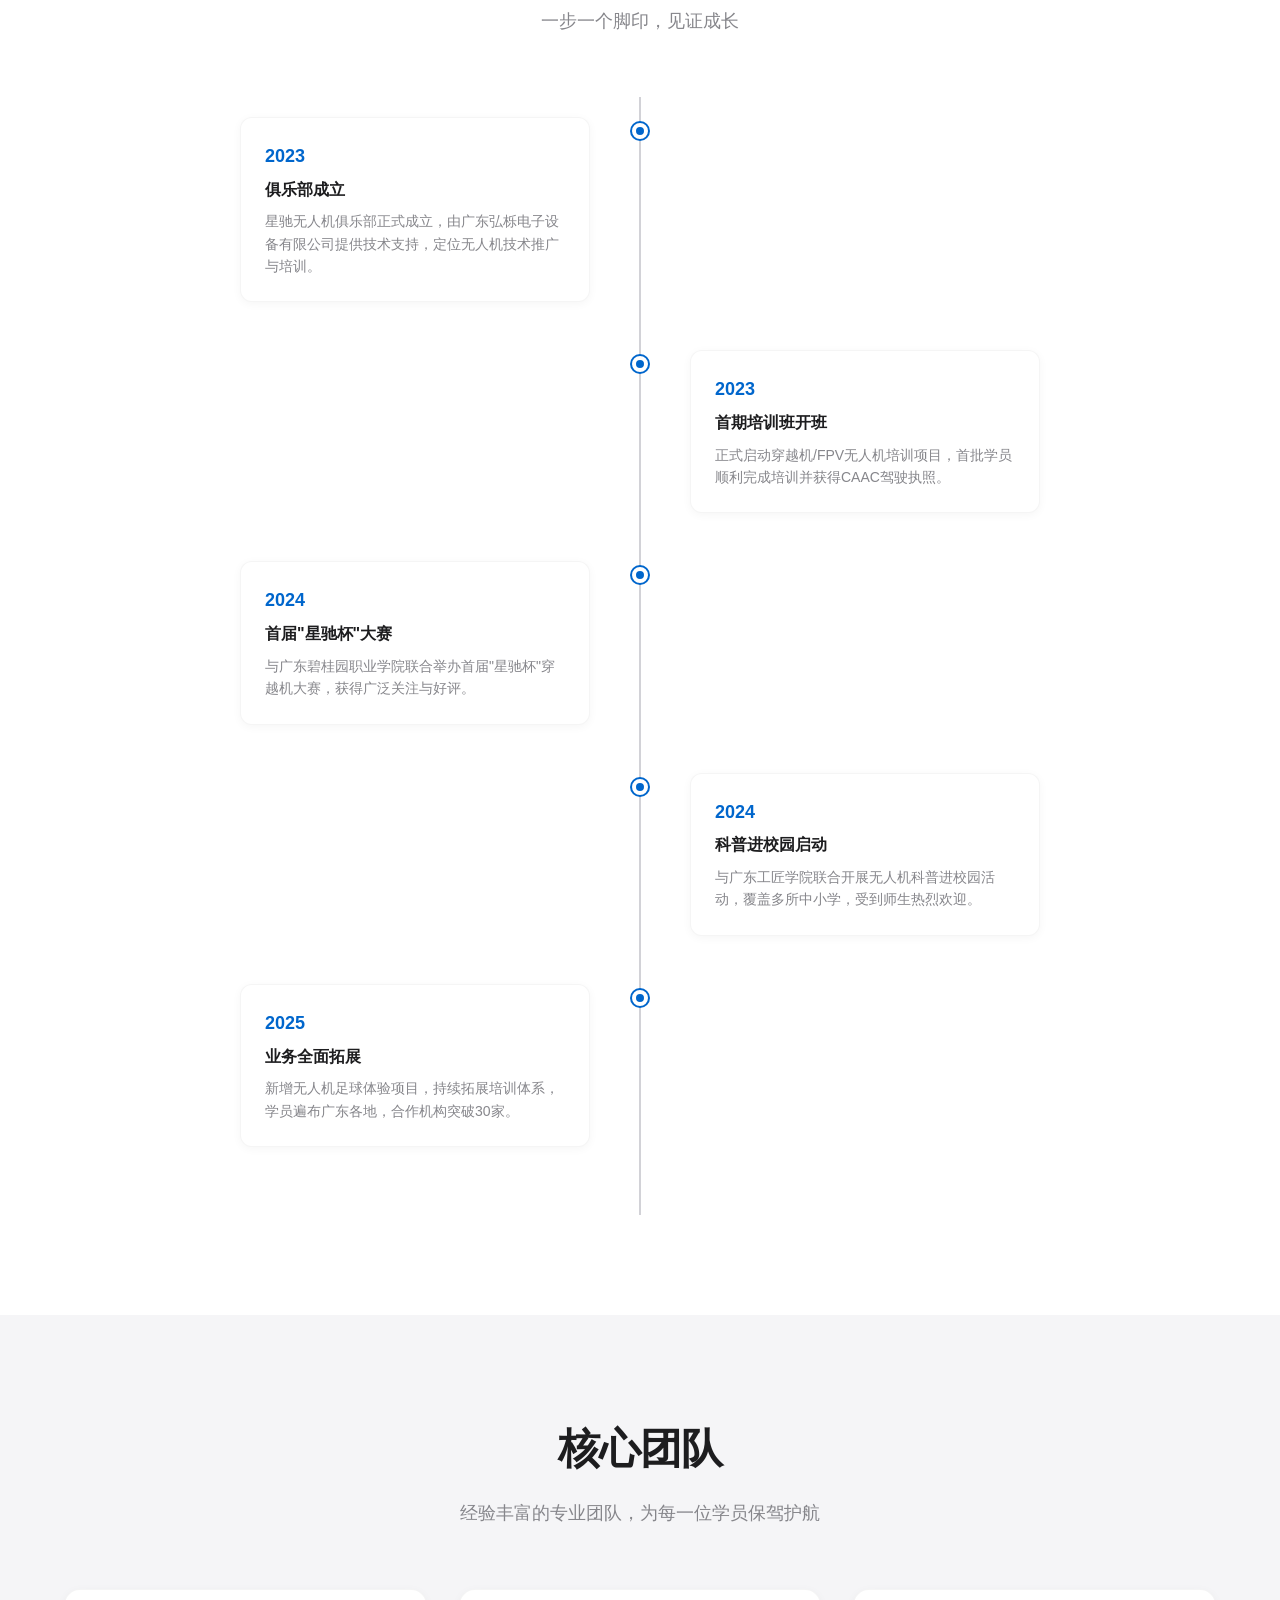
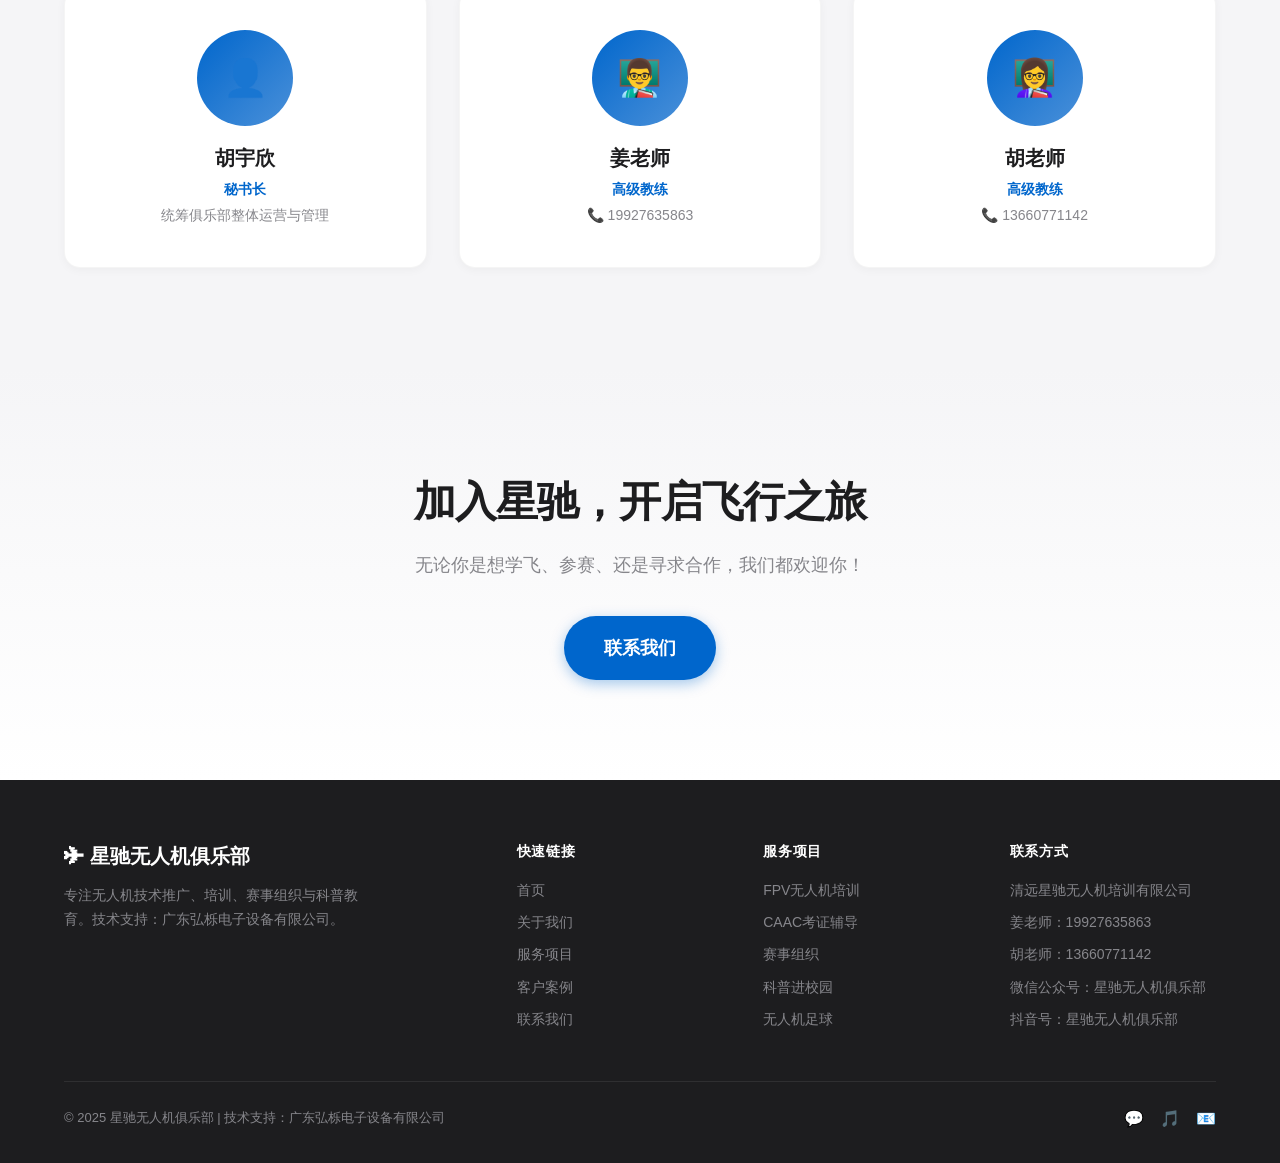
==== commit 8e9f5187: "全站更新：办公地址、咨询电话、团队信息，高老师替换为姜老师" ====
--- a/about.html
+++ b/about.html
@@ -141,9 +141,9 @@
         </div>
         <div class="team-card fade-in">
           <div class="team-avatar">👨‍🏫</div>
-          <h4>高老师</h4>
+          <h4>姜老师</h4>
           <p class="role">高级教练</p>
-          <p class="phone">📞 13201235232</p>
+          <p class="phone">📞 19927635863</p>
         </div>
         <div class="team-card fade-in">
           <div class="team-avatar">👩‍🏫</div>
@@ -190,8 +190,8 @@
         </div>
         <div class="footer-col">
           <h4>联系方式</h4>
-          <a href="contact.html">清远星谷办公室</a>
-          <a href="contact.html">高老师：13201235232</a>
+          <a href="contact.html">清远星驰无人机培训有限公司</a>
+          <a href="contact.html">姜老师：19927635863</a>
           <a href="contact.html">胡老师：13660771142</a>
           <a href="contact.html">微信公众号：星驰无人机俱乐部</a>
           <a href="contact.html">抖音号：星驰无人机俱乐部</a>
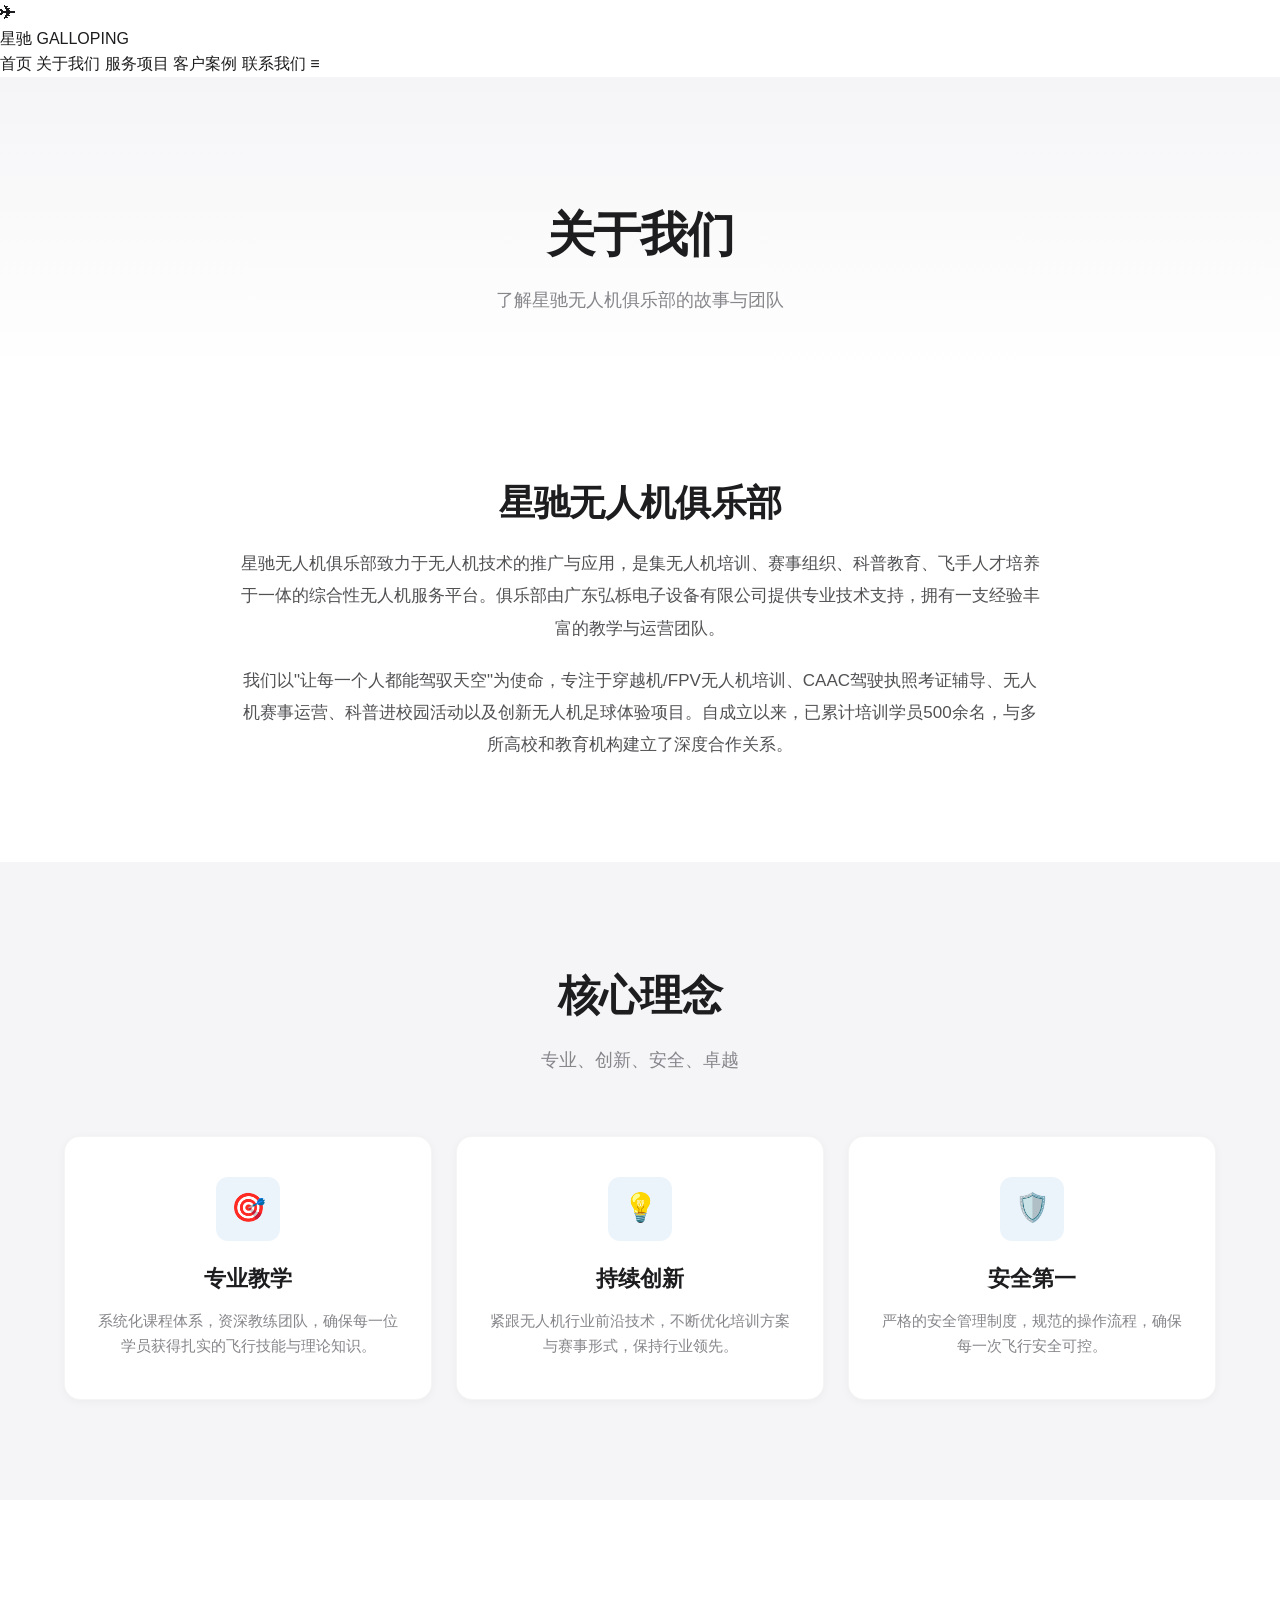
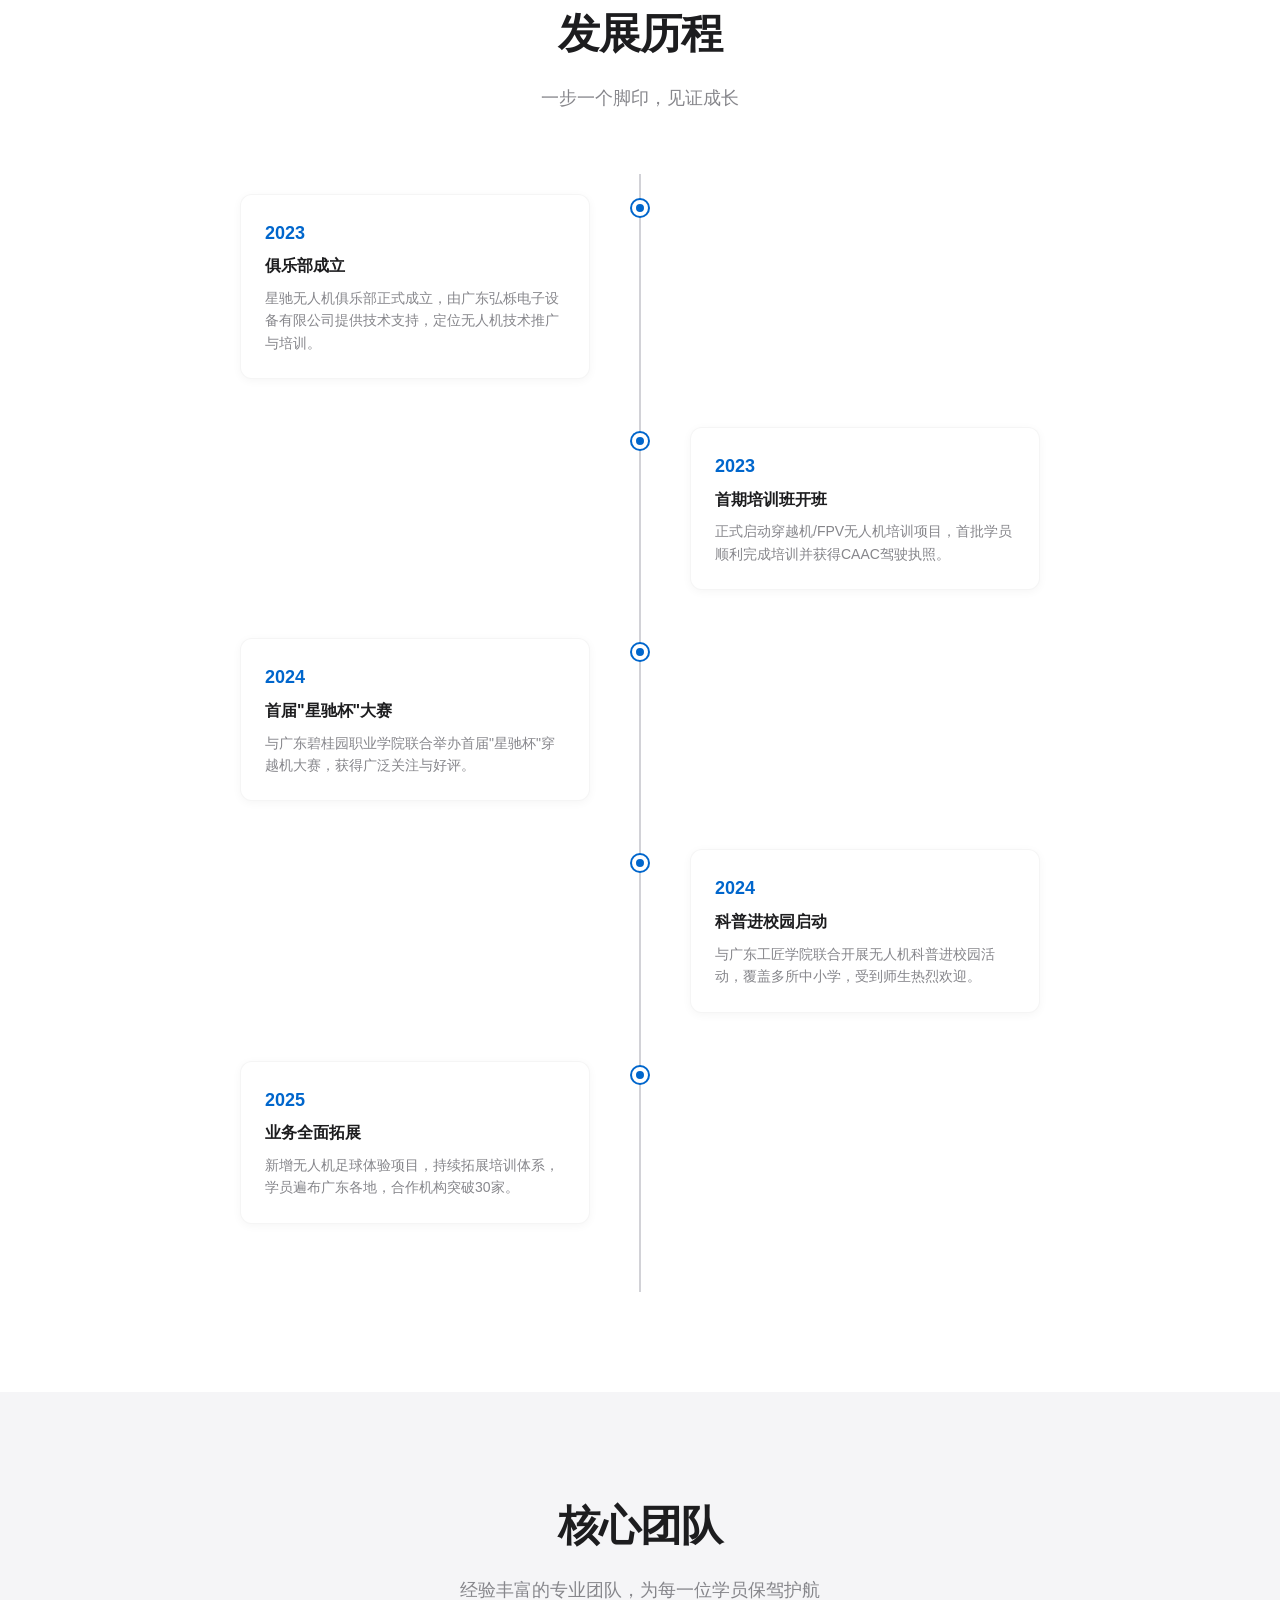
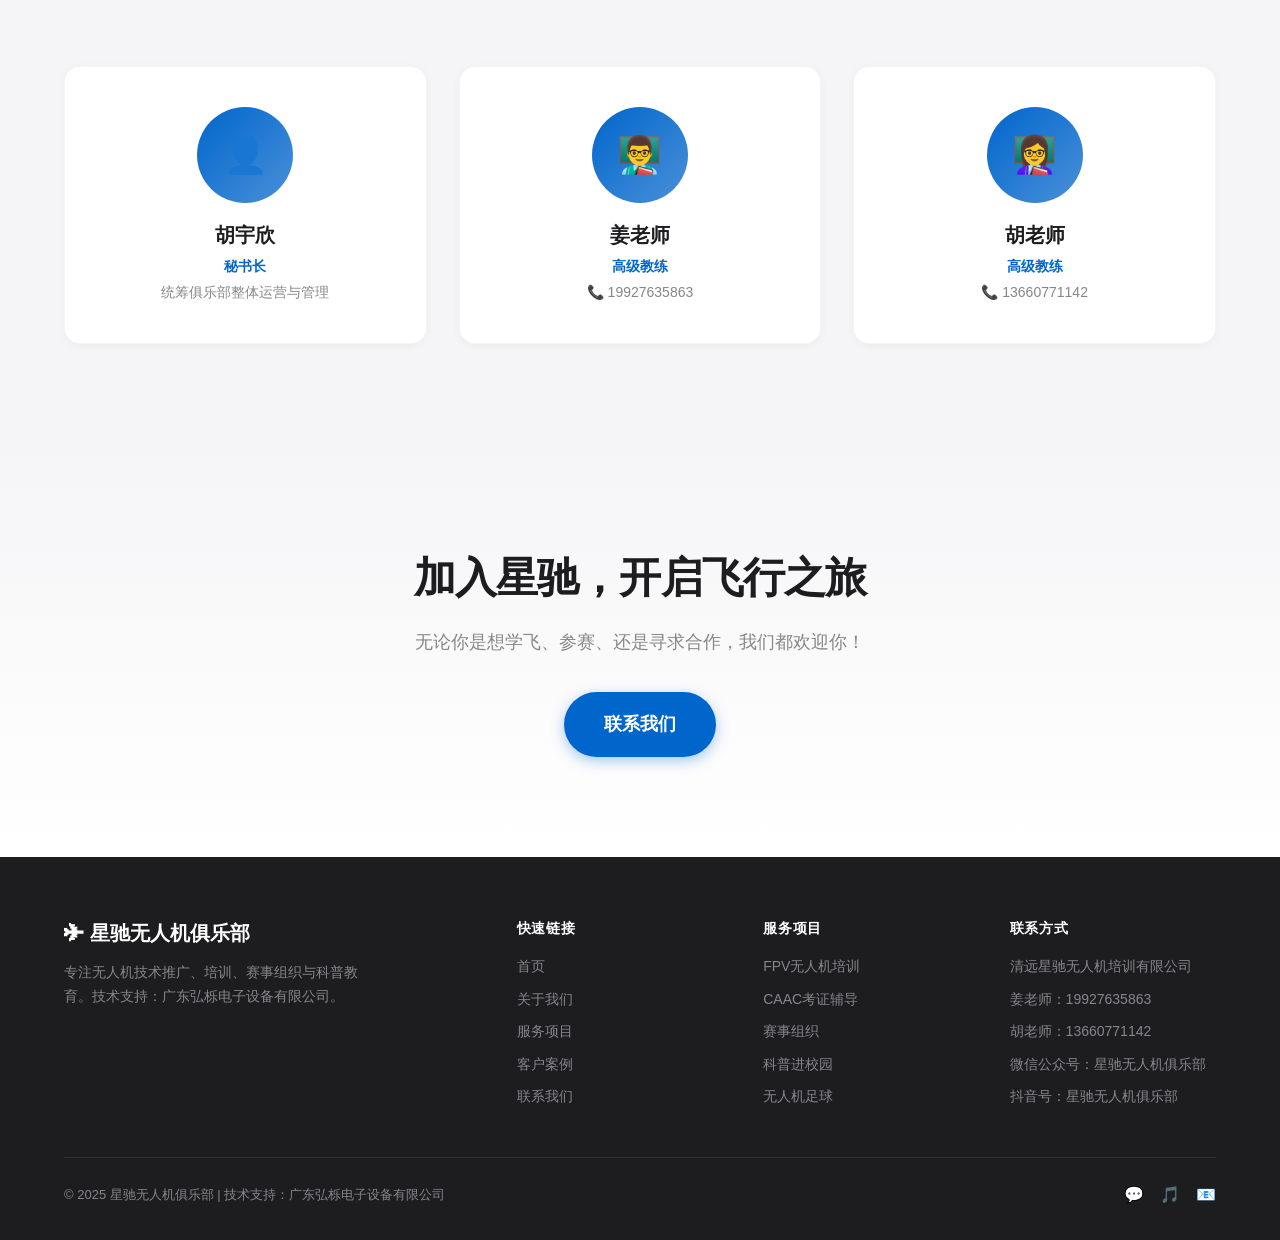
==== commit 7a658728: "统一导航风格为工业灰白" ====
--- a/about.html
+++ b/about.html
@@ -9,27 +9,28 @@
 </head>
 <body>
 
-  <!-- ======== Navigation ======== -->
-  <nav class="navbar">
-    <div class="container">
-      <a href="index.html" class="navbar-brand">
-        <span class="logo-icon">✈</span>
-        星驰无人机俱乐部
-      </a>
-      <div class="nav-links">
-        <a href="index.html">首页</a>
-        <a href="about.html" class="active">关于我们</a>
-        <a href="services.html">服务项目</a>
-        <a href="cases.html">客户案例</a>
-        <a href="contact.html">联系我们</a>
-      </div>
-      <button class="nav-toggle" aria-label="菜单">
-        <span></span>
-        <span></span>
-        <span></span>
-      </button>
-    </div>
-  </nav>
+  
+
+    <header class="site-header">
+        <div class="header-container">
+            <div class="logo-area">
+                <span class="logo-icon">✈</span>
+                <div class="logo-text">
+                    <span class="logo-main">星驰</span>
+                    <span class="logo-sub">GALLOPING</span>
+                </div>
+            </div>
+            <nav class="main-nav">
+                
+                <a href="index.html" class="nav-item">首页</a>
+                <a href="about.html" class="nav-item active">关于我们</a>
+                <a href="services.html" class="nav-item">服务项目</a>
+                <a href="cases.html" class="nav-item">客户案例</a>
+                <a href="contact.html" class="nav-item">联系我们</a>
+                <span class="menu-toggle">≡</span>
+            </nav>
+        </div>
+    </header>
 
   <!-- ======== Page Header ======== -->
   <section class="page-header">
